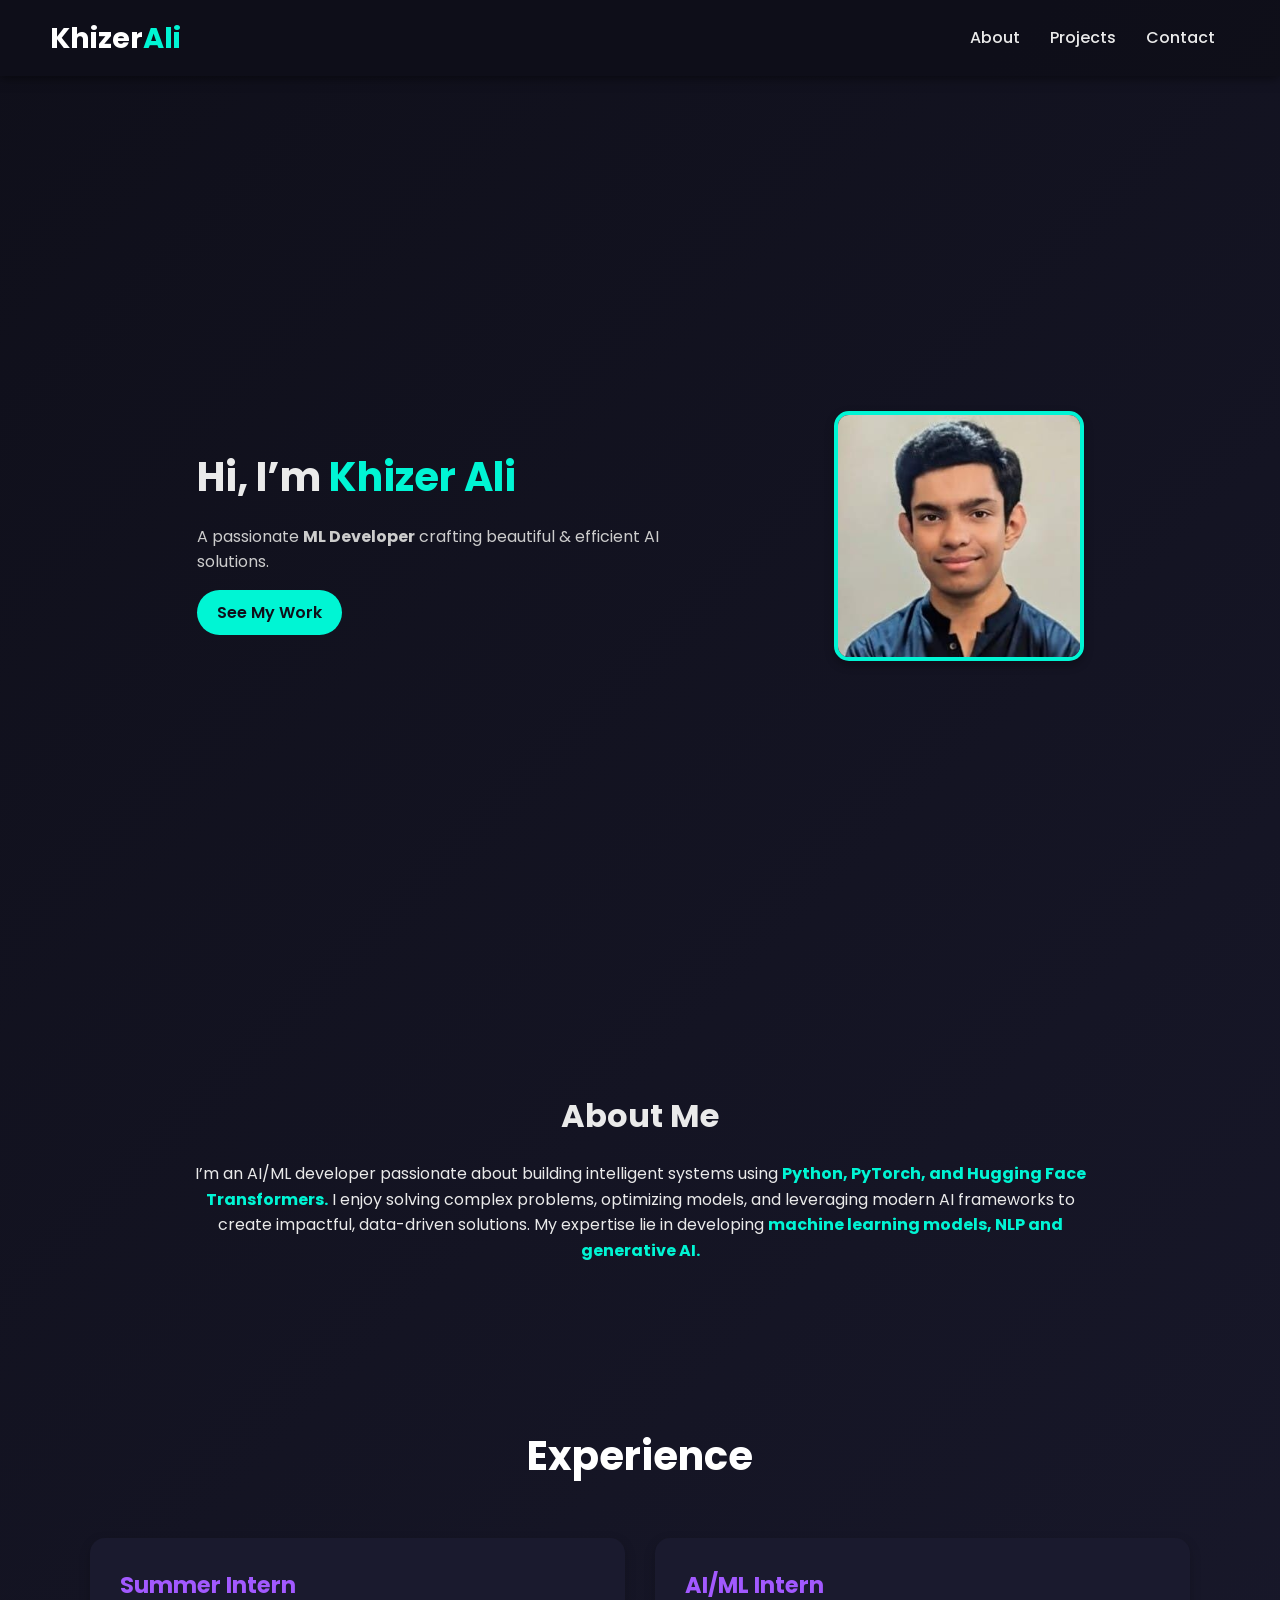
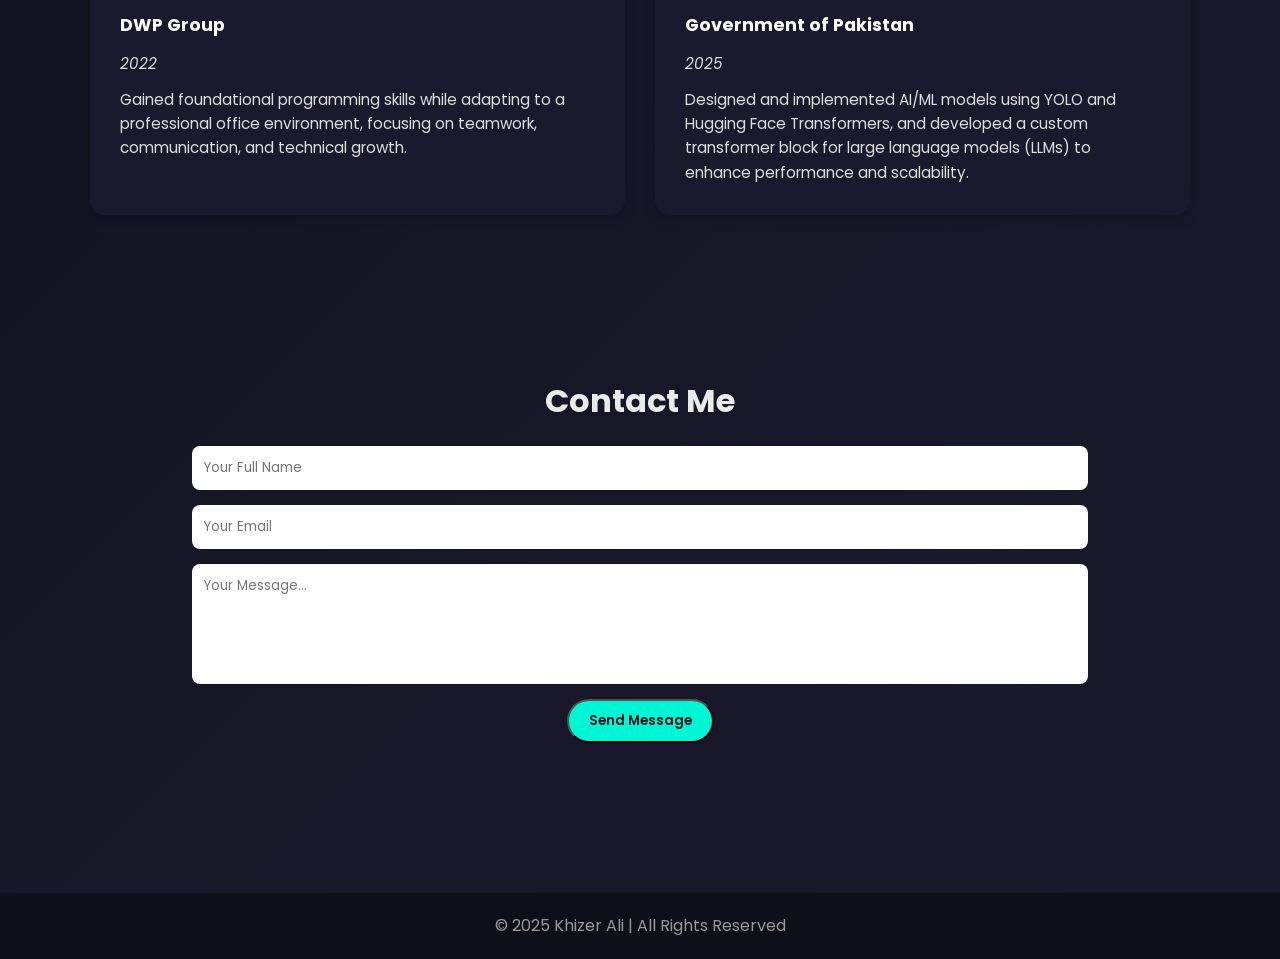
==== index.html @ 35aa1049 "Website" ====
<!DOCTYPE html>
<html lang="en">
<head>
  <meta charset="UTF-8">
  <meta name="viewport" content="width=device-width, initial-scale=1.0">
  <title>Khizer Ali - Developer Portfolio</title>
  <link rel="stylesheet" href="style.css">
  <link href="https://fonts.googleapis.com/css2?family=Poppins:wght@300;500;700&display=swap" rel="stylesheet">
</head>
<body>

  <!-- Header -->
  <header>
    <div class="logo">Khizer<span>Ali</span></div>
    <nav>
      <ul>
        <li><a href="#about">About</a></li>
        <li><a href="projects.html">Projects</a></li> 
        <li><a href="#contact">Contact</a></li>
      </ul>
    </nav>
    <div class="menu-icon">☰</div>
  </header>

  <!-- Hero Section -->
  <section class="hero">
    <div class="hero-text">
      <h1>Hi, I’m <span>Khizer Ali</span></h1>
      <p>A passionate <strong> ML Developer</strong> crafting beautiful & efficient AI solutions.</p>
      <a href="https://github.com/Khizer-ali" class="btn">See My Work</a>
    </div>
    <div class="hero-img">
      <img src="images\portfoliopic.jpg" alt="Khizer Ali">
    </div>
  </section>

  <!-- About Section -->
  <section id="about" class="info-section">
    <h2>About Me</h2>
    <p>
      I’m an AI/ML developer passionate about building intelligent systems using <span class="highlight">Python, PyTorch, and Hugging Face Transformers.</span> I enjoy solving complex problems, optimizing models, and leveraging modern AI frameworks to create impactful, data-driven solutions. My expertise lie in developing <span class="highlight">machine learning models, NLP and generative AI. </span>
    </p>
  </section>

  
  <section id="experience" class="experience">
  <h2>Experience</h2>
  
  <div class="timeline">
    <div class="exp-card">
      <h3>Summer Intern</h3>
      <h4>DWP Group</h4>
      <p><em>2022</em></p>
      <p>Gained foundational programming skills while adapting to a professional office environment, focusing on teamwork, communication, and technical growth.</p>
    </div>

    <div class="exp-card">
      <h3>AI/ML Intern</h3>
      <h4>Government of Pakistan</h4>
      <p><em>2025</em></p>
      <p>Designed and implemented AI/ML models using YOLO and Hugging Face Transformers, and developed a custom transformer block for large language models (LLMs) to enhance performance and scalability.</p>
    </div>
  </div>
</section>


  <!-- Contact Section -->
  <section id="contact" class="contact">
    <h2>Contact Me</h2>
    <form>
      <input type="text" placeholder="Your Full Name" required>
      <input type="email" placeholder="Your Email" required>
      <textarea placeholder="Your Message..." required></textarea>
      <button type="submit" class="btn">Send Message</button>
    </form>
  </section>

  <!-- Footer -->
  <footer>
    <p>© 2025 Khizer Ali | All Rights Reserved</p>
  </footer>

</body>
</html>
---- style.css ----
/* General */
* {
  margin: 0;
  padding: 0;
  box-sizing: border-box;
  font-family: 'Poppins', sans-serif;
}

body {
  background: linear-gradient(135deg, #0f0f1a, #1a1a2e);
  color: #eaeaea;
  line-height: 1.6;
  padding-top: 90px; /* Fix: prevent navbar overlap */
}

/* Header */
header {
  position: fixed;
  width: 100%;
  top: 0;
  background: rgba(15, 15, 26, 0.95);
  padding: 15px 50px;
  display: flex;
  justify-content: space-between;
  align-items: center;
  z-index: 1000;
  box-shadow: 0 2px 10px rgba(0, 0, 0, 0.5);
}

.logo {
  font-size: 1.8rem;
  font-weight: 700;
  color: #fff;
}

.logo span {
  color: #00f5d4;
}

header ul {
  display: flex;
  list-style: none;
}

header ul li {
  margin: 0 15px;
}

header ul li a {
  text-decoration: none;
  color: #eaeaea;
  font-weight: 500;
  transition: 0.3s;
}

header ul li a:hover,
header ul li a.active {
  color: #00f5d4;
}

.menu-icon {
  display: none;
  font-size: 1.8rem;
  color: #fff;
}

/* Hero */
.hero {
  min-height: 100vh;
  display: flex;
  align-items: center;
  justify-content: space-around;
  padding: 0 10%;
  background: url('images/bg-hero.jpg') center/cover no-repeat fixed;
}

.hero-text {
  max-width: 500px;
}

.hero-text h1 {
  font-size: 2.5rem;
}

.hero-text h1 span {
  color: #00f5d4;
}

.hero-text p {
  margin: 15px 0;
  color: #ccc;
}

.btn {
  display: inline-block;
  background: #00f5d4;
  color: #0f0f1a;
  padding: 10px 20px;
  border-radius: 30px;
  font-weight: 600;
  text-decoration: none;
  transition: 0.3s;
}

.btn:hover {
  background: #02c39a;
  color: #fff;
}

.hero-img img {
  border: 4px solid #00f5d4;
  width: 250px;
  height: 250px;
  object-fit: cover;
  border-radius: 15px;
  box-shadow: 0 4px 10px rgba(0, 0, 0, 0.3);
  transition: transform 0.3s ease-in-out;
}

/* About */
.info-section {
  padding: 100px 15%;
  text-align: center;
}

.info-section h2 {
  font-size: 2rem;
  margin-bottom: 20px;
}

.highlight {
  color: #00f5d4;
  font-weight: bold;
}

/* Projects */
.projects,
.projects-page {
  padding: 100px 10%;
  text-align: center;
}

.projects h2,
.projects-page h2 {
  font-size: 2rem;
  margin-bottom: 30px;
}

.grid {
  display: grid;
  grid-template-columns: repeat(auto-fit, minmax(280px, 1fr));
  gap: 25px;
}

/* Project Cards */
.card {
  background: #1a1a2e;
  border-radius: 15px;
  padding: 25px;
  text-align: center;
  display: flex;
  flex-direction: column;
  justify-content: space-between;
  min-height: 320px; /* Fix: uniform card height */
  box-shadow: 0 6px 18px rgba(0, 0, 0, 0.6);
  transition: transform 0.3s ease-in-out, background 0.3s;
}

.card:hover {
  transform: translateY(-8px);
  background: #252547;
}

.card h3 {
  color: #00f5d4;
  margin-bottom: 15px;
}

.card p {
  flex-grow: 1; /* Pushes button to bottom */
  font-size: 0.95rem;
  margin-bottom: 20px;
  color: #ccc;
}

/* Contact */
.contact {
  padding: 100px 15%;
  text-align: center;
}

.contact h2 {
  font-size: 2rem;
  margin-bottom: 20px;
}

.contact form {
  display: flex;
  flex-direction: column;
  gap: 15px;
}

.contact input,
.contact textarea {
  padding: 12px;
  border: none;
  border-radius: 8px;
  outline: none;
}

.contact textarea {
  min-height: 120px;
  resize: none;
}

.contact button {
  align-self: center;
}

/* Experience */
/* Experience Section */
.experience {
  padding: 80px 10%;
  text-align: center;
}

.experience h2 {
  font-size: 2.5rem;
  margin-bottom: 50px;
  font-weight: 700;
  color: white;
}

/* Experience Timeline Layout */
.experience {
  padding: 60px 20px;
  text-align: center;
}

.timeline {
  display: flex;
  flex-wrap: wrap;
  gap: 30px; /* Space between cards */
  justify-content: center;
  max-width: 1100px;
  margin: 0 auto;
}

.exp-card {
  flex: 1 1 calc(45% - 30px); /* Equal width */
  background: #1a1a2e;
  color: #fff;
  padding: 30px;
  border-radius: 15px;
  box-shadow: 0 4px 12px rgba(0,0,0,0.2);
  box-sizing: border-box;
  min-height: 220px; /* 🔹 Keeps cards same height */
  transition: transform 0.3s ease;
  text-align: left;
}

.exp-card:hover {
  transform: translateY(-5px);
}

@media (max-width: 768px) {
  .exp-card {
    flex: 1 1 100%; /* Stack on smaller screens */
    min-height: auto; /* Let it grow naturally */
  }
}


.exp-card h3 {
  font-size: 1.4rem;
  font-weight: bold;
  color: #a259ff; /* Purple accent */
  margin-bottom: 8px;
}

.exp-card h4 {
  font-size: 1.1rem;
  font-weight: bold;
  color: white;
}

.exp-card p {
  font-size: 0.95rem;
  color: #ddd;
  margin-top: 12px;
}

/* Footer */
footer {
  text-align: center;
  padding: 20px;
  background: #0f0f1a;
  margin-top: 50px;
  color: #999;
}
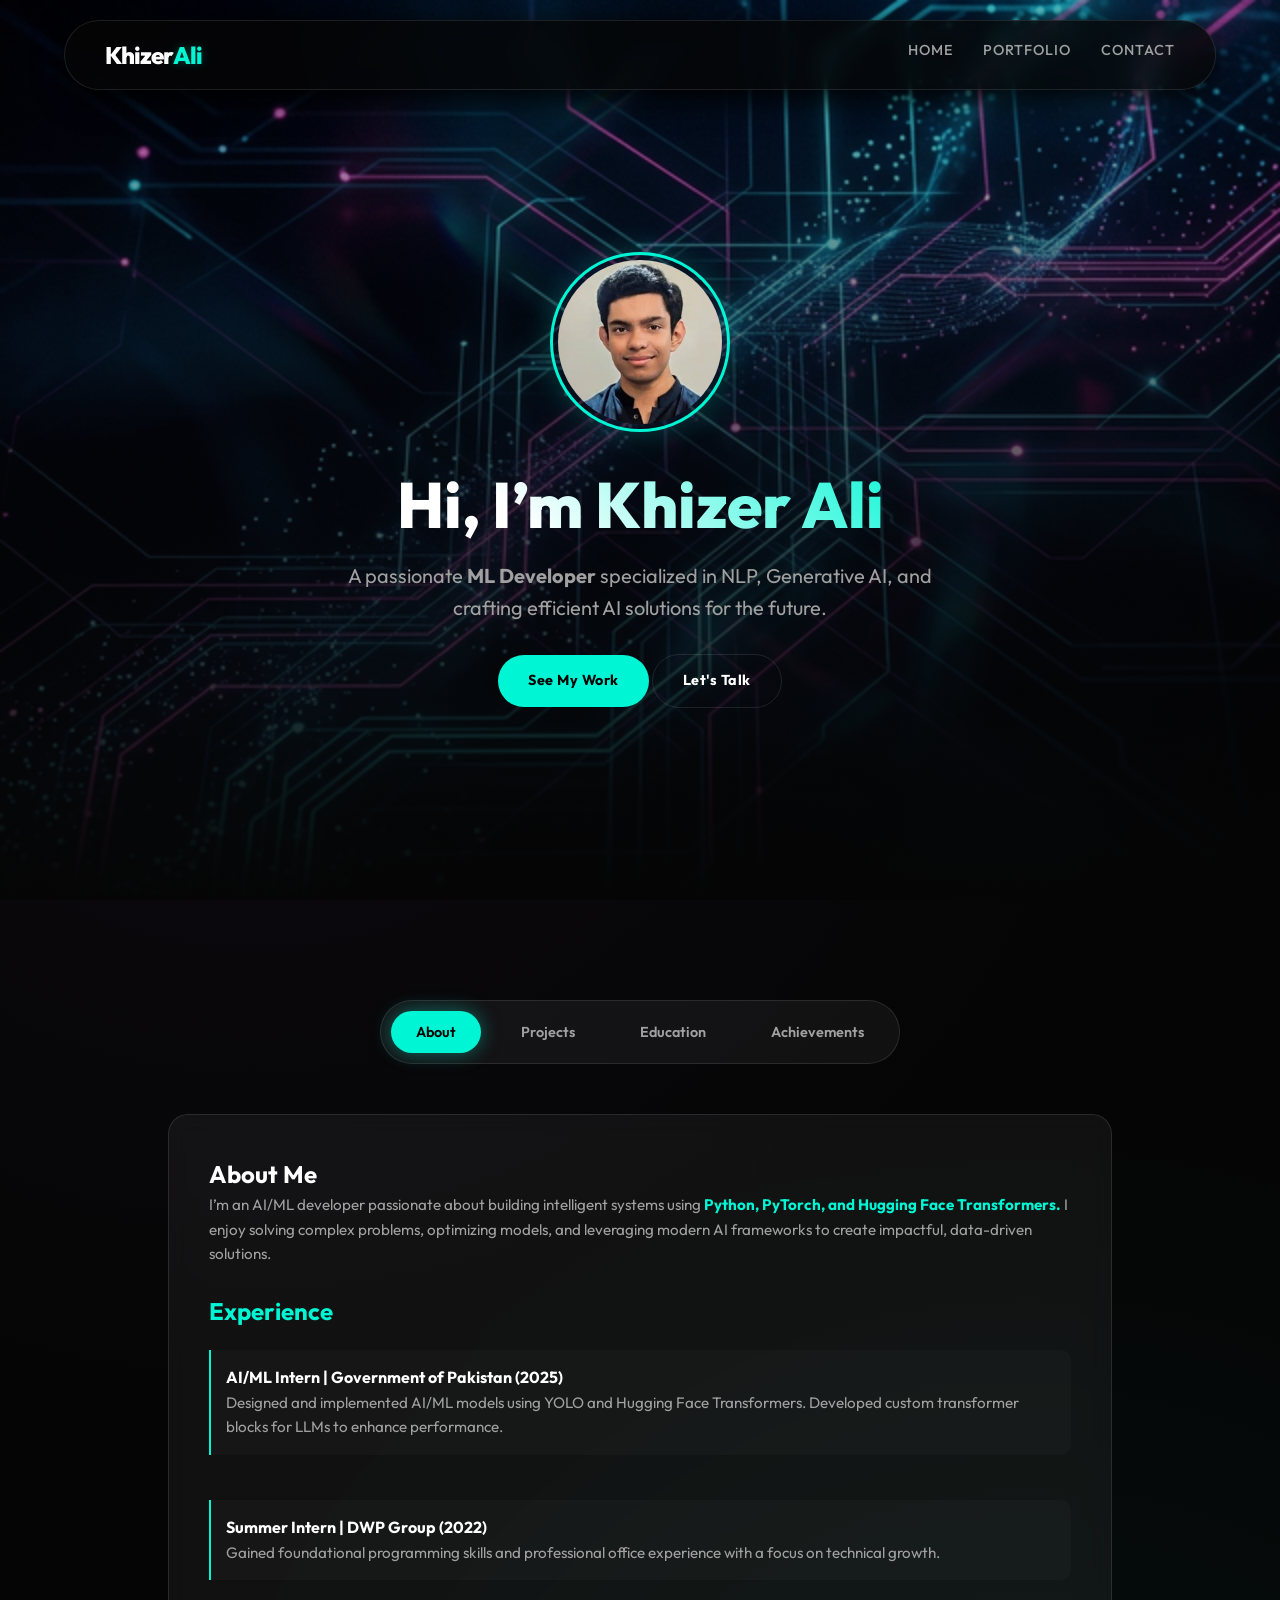
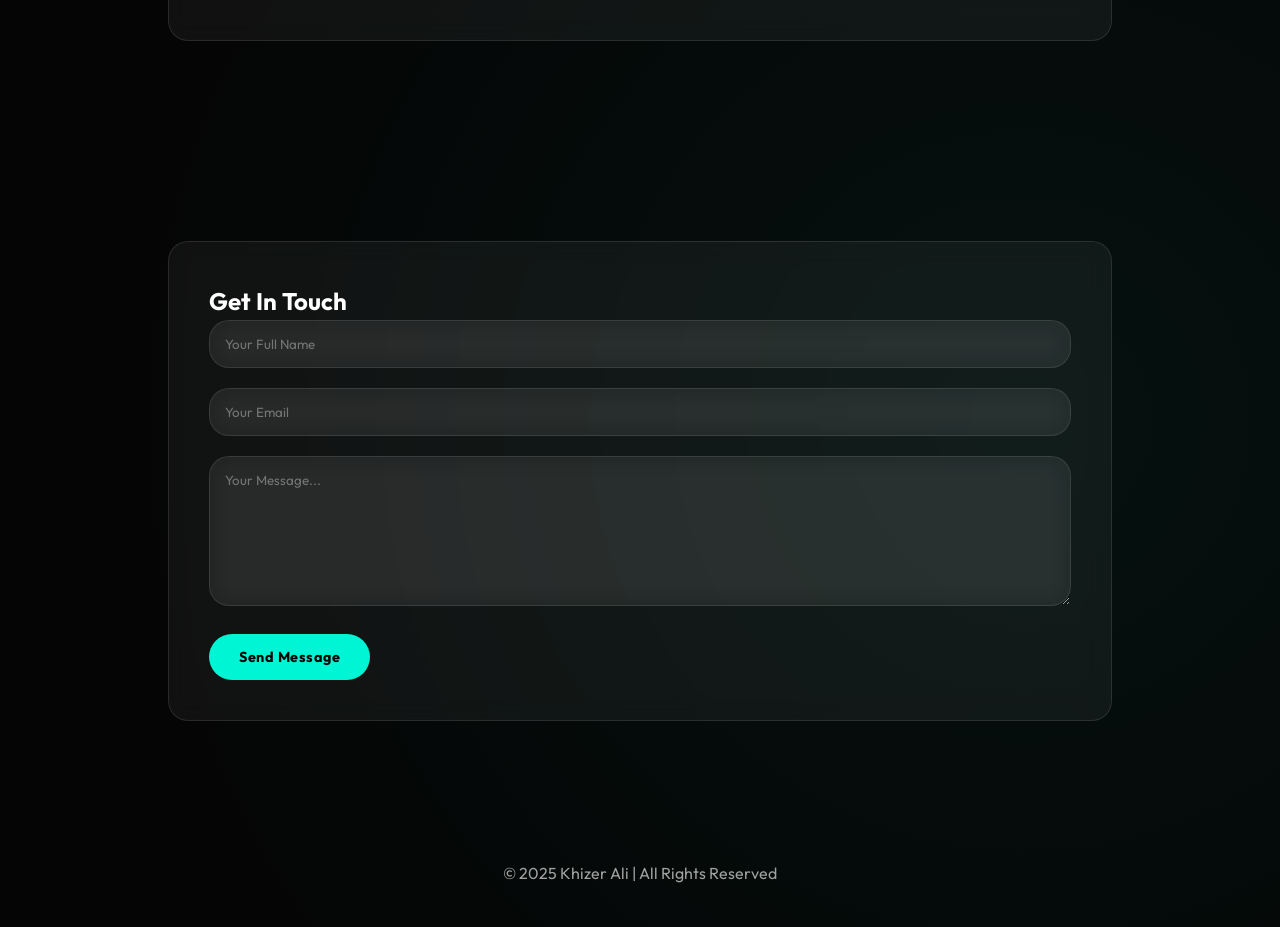
==== commit 60efe325: "Changes" ====
--- a/index.html
+++ b/index.html
@@ -1,12 +1,16 @@
 <!DOCTYPE html>
 <html lang="en">
+
 <head>
   <meta charset="UTF-8">
   <meta name="viewport" content="width=device-width, initial-scale=1.0">
-  <title>Khizer Ali - Developer Portfolio</title>
+  <title>Khizer Ali - ML Developer Portfolio</title>
   <link rel="stylesheet" href="style.css">
-  <link href="https://fonts.googleapis.com/css2?family=Poppins:wght@300;500;700&display=swap" rel="stylesheet">
+  <link
+    href="https://fonts.googleapis.com/css2?family=Outfit:wght@300;500;700;800&family=Poppins:wght@300;500;700&display=swap"
+    rel="stylesheet">
 </head>
+
 <body>
 
   <!-- Header -->
@@ -14,71 +18,161 @@
     <div class="logo">Khizer<span>Ali</span></div>
     <nav>
       <ul>
-        <li><a href="#about">About</a></li>
-        <li><a href="projects.html">Projects</a></li> 
+        <li><a href="#home">Home</a></li>
+        <li><a href="#tabs-section">Portfolio</a></li>
         <li><a href="#contact">Contact</a></li>
       </ul>
     </nav>
-    <div class="menu-icon">☰</div>
   </header>
 
   <!-- Hero Section -->
-  <section class="hero">
-    <div class="hero-text">
-      <h1>Hi, I’m <span>Khizer Ali</span></h1>
-      <p>A passionate <strong> ML Developer</strong> crafting beautiful & efficient AI solutions.</p>
-      <a href="https://github.com/Khizer-ali" class="btn">See My Work</a>
-    </div>
-    <div class="hero-img">
-      <img src="images\portfoliopic.jpg" alt="Khizer Ali">
+  <section id="home" class="hero">
+    <div class="hero-content">
+      <div class="hero-img">
+        <img src="images/portfoliopic.jpg" alt="Khizer Ali">
+      </div>
+      <div class="hero-text">
+        <h1>Hi, I’m <span>Khizer Ali</span></h1>
+        <p>A passionate <strong>ML Developer</strong> specialized in NLP, Generative AI, and crafting efficient AI
+          solutions for the future.</p>
+        <div class="hero-btns">
+          <a href="https://github.com/Khizer-ali" class="btn btn-primary">See My Work</a>
+          <a href="#contact" class="btn btn-outline">Let's Talk</a>
+        </div>
+      </div>
     </div>
   </section>
 
-  <!-- About Section -->
-  <section id="about" class="info-section">
-    <h2>About Me</h2>
-    <p>
-      I’m an AI/ML developer passionate about building intelligent systems using <span class="highlight">Python, PyTorch, and Hugging Face Transformers.</span> I enjoy solving complex problems, optimizing models, and leveraging modern AI frameworks to create impactful, data-driven solutions. My expertise lie in developing <span class="highlight">machine learning models, NLP and generative AI. </span>
-    </p>
-  </section>
-
-  
-  <section id="experience" class="experience">
-  <h2>Experience</h2>
-  
-  <div class="timeline">
-    <div class="exp-card">
-      <h3>Summer Intern</h3>
-      <h4>DWP Group</h4>
-      <p><em>2022</em></p>
-      <p>Gained foundational programming skills while adapting to a professional office environment, focusing on teamwork, communication, and technical growth.</p>
+  <!-- Tabs Section -->
+  <section id="tabs-section" class="tabs-container">
+    <div class="tab-nav">
+      <button class="tab-btn active" data-tab="about">About</button>
+      <button class="tab-btn" data-tab="projects">Projects</button>
+      <button class="tab-btn" data-tab="education">Education</button>
+      <button class="tab-btn" data-tab="achievements">Achievements</button>
     </div>
 
-    <div class="exp-card">
-      <h3>AI/ML Intern</h3>
-      <h4>Government of Pakistan</h4>
-      <p><em>2025</em></p>
-      <p>Designed and implemented AI/ML models using YOLO and Hugging Face Transformers, and developed a custom transformer block for large language models (LLMs) to enhance performance and scalability.</p>
+    <!-- About Tab -->
+    <div id="about" class="tab-content active">
+      <div class="card glass">
+        <h2>About Me</h2>
+        <p>I’m an AI/ML developer passionate about building intelligent systems using <span class="highlight">Python,
+            PyTorch, and Hugging Face Transformers.</span> I enjoy solving complex problems, optimizing models, and
+          leveraging modern AI frameworks to create impactful, data-driven solutions.</p>
+        <br>
+        <h3>Experience</h3>
+        <div class="experience-list">
+          <div class="exp-item">
+            <h4>AI/ML Intern | Government of Pakistan (2025)</h4>
+            <p>Designed and implemented AI/ML models using YOLO and Hugging Face Transformers. Developed custom
+              transformer blocks for LLMs to enhance performance.</p>
+          </div>
+          <br>
+          <div class="exp-item">
+            <h4>Summer Intern | DWP Group (2022)</h4>
+            <p>Gained foundational programming skills and professional office experience with a focus on technical
+              growth.</p>
+          </div>
+        </div>
+      </div>
     </div>
-  </div>
-</section>
 
+    <!-- Projects Tab -->
+    <div id="projects" class="tab-content">
+      <div class="grid">
+        <div class="card glass">
+          <h3>Heart Disease Prediction</h3>
+          <p>ML model to predict heart disease risk using patient health data. Features data preprocessing and
+            classification algorithms.</p>
+          <a href="https://github.com/Khizer-ali/Heart-Disease-Prediction" target="_blank" class="btn btn-outline">View
+            Project</a>
+        </div>
+        <div class="card glass">
+          <h3>Fake News Detection</h3>
+          <p>LSTM-based model to classify news articles as real or fake. Includes advanced text preprocessing and
+            embedding layers.</p>
+          <a href="https://github.com/Khizer-ali/Fake-News-Detection-with-LSTM" target="_blank"
+            class="btn btn-outline">View Project</a>
+        </div>
+        <div class="card glass">
+          <h3>RAG System</h3>
+          <p>Retrieval-Augmented Generation pipeline integrating a vector database and transformer-based LLMs for
+            context-aware responses.</p>
+          <a href="https://github.com/Khizer-ali/RAG" target="_blank" class="btn btn-outline">View Project</a>
+        </div>
+        <div class="card glass">
+          <h3>YouTube Summarizer</h3>
+          <p>NLP tool that extracts transcripts from YouTube videos and generates concise summaries using transformer
+            models.</p>
+          <a href="https://github.com/Khizer-ali/Youtube-video-summarizer" target="_blank" class="btn btn-outline">View
+            Project</a>
+        </div>
+      </div>
+    </div>
+
+    <!-- Education Tab -->
+    <div id="education" class="tab-content">
+      <div class="card glass">
+        <h2>Education</h2>
+        <div class="experience-list">
+          <div class="edu-item">
+            <h3>Bachelor of Science in Computer Science</h3>
+            <p><span class="highlight">Major in Artificial Intelligence.</span> Focused on advanced algorithms, deep
+              learning, and data structures. Actively involved in AI research groups.</p>
+          </div>
+        </div>
+      </div>
+    </div>
+
+    <!-- Achievements Tab -->
+    <div id="achievements" class="tab-content">
+      <div class="card glass">
+        <h2>Key Achievements</h2>
+        <div class="achievements-list">
+          <div class="ach-item">
+            <h3>LLM Optimization</h3>
+            <p>Developed custom Transformer blocks resulting in significant performance gains in large-scale inference
+              tasks.</p>
+          </div>
+          <div class="ach-item">
+            <h3>Computer Vision Deployment</h3>
+            <p>Successfully deployed YOLO-based real-time surveillance models for large-scale governmental monitoring
+              systems.</p>
+          </div>
+          <div class="ach-item">
+            <h3>Open Source Contributor</h3>
+            <p>Active contributor to machine learning repositories, focusing on modularity and efficiency in
+              Python-based frameworks.</p>
+          </div>
+        </div>
+      </div>
+    </div>
+  </section>
 
   <!-- Contact Section -->
   <section id="contact" class="contact">
-    <h2>Contact Me</h2>
-    <form>
-      <input type="text" placeholder="Your Full Name" required>
-      <input type="email" placeholder="Your Email" required>
-      <textarea placeholder="Your Message..." required></textarea>
-      <button type="submit" class="btn">Send Message</button>
-    </form>
+    <div class="tabs-container">
+      <div class="card glass">
+        <h2>Get In Touch</h2>
+        <form>
+          <input type="text" placeholder="Your Full Name" required class="glass"
+            style="width: 100%; border: 1px solid var(--glass-border); padding: 15px; margin-bottom: 20px; color: white;">
+          <input type="email" placeholder="Your Email" required class="glass"
+            style="width: 100%; border: 1px solid var(--glass-border); padding: 15px; margin-bottom: 20px; color: white;">
+          <textarea placeholder="Your Message..." required class="glass"
+            style="width: 100%; border: 1px solid var(--glass-border); padding: 15px; margin-bottom: 20px; min-height: 150px; color: white;"></textarea>
+          <button type="submit" class="btn btn-primary">Send Message</button>
+        </form>
+      </div>
+    </div>
   </section>
 
   <!-- Footer -->
-  <footer>
+  <footer style="text-align: center; padding: 40px; color: var(--text-muted);">
     <p>© 2025 Khizer Ali | All Rights Reserved</p>
   </footer>
 
+  <script src="app.js"></script>
 </body>
-</html>
+
+</html>
--- a/style.css
+++ b/style.css
@@ -1,300 +1,356 @@
-/* General */
+/* Modern Design System */
+:root {
+  --bg-dark: #050505;
+  --bg-card: rgba(255, 255, 255, 0.03);
+  --primary: #00f5d4;
+  --secondary: #9b5de5;
+  --accent: #f15bb5;
+  --text-main: #ffffff;
+  --text-muted: #a0a0a0;
+  --glass: rgba(255, 255, 255, 0.05);
+  --glass-border: rgba(255, 255, 255, 0.1);
+  --shadow: 0 8px 32px 0 rgba(0, 0, 0, 1);
+  --transition: all 0.4s cubic-bezier(0.4, 0, 0.2, 1);
+}
+
 * {
   margin: 0;
   padding: 0;
   box-sizing: border-box;
-  font-family: 'Poppins', sans-serif;
+  font-family: 'Outfit', 'Poppins', sans-serif;
 }
 
 body {
-  background: linear-gradient(135deg, #0f0f1a, #1a1a2e);
-  color: #eaeaea;
+  background-color: var(--bg-dark);
+  background-image:
+    radial-gradient(circle at 20% 20%, rgba(155, 93, 229, 0.05) 0%, transparent 40%),
+    radial-gradient(circle at 80% 80%, rgba(0, 245, 212, 0.05) 0%, transparent 40%);
+  color: var(--text-main);
   line-height: 1.6;
-  padding-top: 90px; /* Fix: prevent navbar overlap */
+  overflow-x: hidden;
+}
+
+/* Glassmorphism Utility */
+.glass {
+  background: var(--glass);
+  backdrop-filter: blur(12px);
+  -webkit-backdrop-filter: blur(12px);
+  border: 1px solid var(--glass-border);
+  border-radius: 20px;
 }
 
 /* Header */
 header {
   position: fixed;
-  width: 100%;
-  top: 0;
-  background: rgba(15, 15, 26, 0.95);
-  padding: 15px 50px;
+  width: 90%;
+  max-width: 1200px;
+  top: 20px;
+  left: 50%;
+  transform: translateX(-50%);
+  padding: 15px 40px;
   display: flex;
   justify-content: space-between;
   align-items: center;
   z-index: 1000;
-  box-shadow: 0 2px 10px rgba(0, 0, 0, 0.5);
+  background: rgba(5, 5, 5, 0.8);
+  backdrop-filter: blur(10px);
+  border: 1px solid var(--glass-border);
+  border-radius: 50px;
+  box-shadow: var(--shadow);
 }
 
 .logo {
-  font-size: 1.8rem;
-  font-weight: 700;
-  color: #fff;
+  font-size: 1.5rem;
+  font-weight: 800;
+  letter-spacing: -1px;
 }
 
 .logo span {
-  color: #00f5d4;
-}
-
-header ul {
+  color: var(--primary);
+  text-shadow: 0 0 10px rgba(0, 245, 212, 0.3);
+}
+
+header nav ul {
   display: flex;
   list-style: none;
-}
-
-header ul li {
-  margin: 0 15px;
-}
-
-header ul li a {
+  gap: 30px;
+}
+
+header nav ul li a {
   text-decoration: none;
-  color: #eaeaea;
+  color: var(--text-muted);
   font-weight: 500;
-  transition: 0.3s;
-}
-
-header ul li a:hover,
-header ul li a.active {
-  color: #00f5d4;
-}
-
-.menu-icon {
-  display: none;
-  font-size: 1.8rem;
-  color: #fff;
-}
-
-/* Hero */
+  transition: var(--transition);
+  font-size: 0.9rem;
+  text-transform: uppercase;
+  letter-spacing: 1px;
+}
+
+header nav ul li a:hover,
+header nav ul li a.active {
+  color: var(--primary);
+}
+
+/* Hero Section */
 .hero {
   min-height: 100vh;
   display: flex;
   align-items: center;
-  justify-content: space-around;
-  padding: 0 10%;
-  background: url('images/bg-hero.jpg') center/cover no-repeat fixed;
-}
-
-.hero-text {
-  max-width: 500px;
+  justify-content: center;
+  padding: 120px 10% 60px 10%;
+  background: linear-gradient(to bottom, rgba(5, 5, 5, 0.2), var(--bg-dark)), url('images/bg-hero.png') center/cover no-repeat;
+  text-align: center;
+}
+
+.hero-content {
+  max-width: 800px;
+  animation: fadeInUp 1s ease-out;
 }
 
 .hero-text h1 {
-  font-size: 2.5rem;
-}
-
-.hero-text h1 span {
-  color: #00f5d4;
+  font-size: 4rem;
+  font-weight: 800;
+  margin-bottom: 20px;
+  line-height: 1.1;
+  background: linear-gradient(45deg, #fff 30%, var(--primary));
+  -webkit-background-clip: text;
+  background-clip: text;
+  -webkit-text-fill-color: transparent;
 }
 
 .hero-text p {
-  margin: 15px 0;
-  color: #ccc;
-}
-
-.btn {
-  display: inline-block;
-  background: #00f5d4;
-  color: #0f0f1a;
-  padding: 10px 20px;
-  border-radius: 30px;
+  font-size: 1.25rem;
+  color: var(--text-muted);
+  margin-bottom: 30px;
+  max-width: 600px;
+  margin-left: auto;
+  margin-right: auto;
+}
+
+.hero-img {
+  margin-bottom: 30px;
+}
+
+.hero-img img {
+  width: 180px;
+  height: 180px;
+  border-radius: 50%;
+  object-fit: cover;
+  border: 3px solid var(--primary);
+  padding: 5px;
+  box-shadow: 0 0 30px rgba(0, 245, 212, 0.2);
+}
+
+/* Tabs System */
+.tabs-container {
+  padding: 100px 10%;
+  max-width: 1200px;
+  margin: 0 auto;
+}
+
+.tab-nav {
+  display: flex;
+  justify-content: center;
+  gap: 15px;
+  margin-bottom: 50px;
+  padding: 10px;
+  background: var(--glass);
+  border-radius: 50px;
+  width: fit-content;
+  margin-left: auto;
+  margin-right: auto;
+  border: 1px solid var(--glass-border);
+}
+
+.tab-btn {
+  padding: 12px 25px;
+  border: none;
+  background: transparent;
+  color: var(--text-muted);
+  cursor: pointer;
+  border-radius: 40px;
+  transition: var(--transition);
   font-weight: 600;
-  text-decoration: none;
-  transition: 0.3s;
-}
-
-.btn:hover {
-  background: #02c39a;
-  color: #fff;
-}
-
-.hero-img img {
-  border: 4px solid #00f5d4;
-  width: 250px;
-  height: 250px;
-  object-fit: cover;
-  border-radius: 15px;
-  box-shadow: 0 4px 10px rgba(0, 0, 0, 0.3);
-  transition: transform 0.3s ease-in-out;
-}
-
-/* About */
-.info-section {
-  padding: 100px 15%;
-  text-align: center;
-}
-
-.info-section h2 {
-  font-size: 2rem;
-  margin-bottom: 20px;
-}
-
-.highlight {
-  color: #00f5d4;
-  font-weight: bold;
-}
-
-/* Projects */
-.projects,
-.projects-page {
-  padding: 100px 10%;
-  text-align: center;
-}
-
-.projects h2,
-.projects-page h2 {
-  font-size: 2rem;
-  margin-bottom: 30px;
-}
-
+  font-size: 0.9rem;
+}
+
+.tab-btn.active {
+  background: var(--primary);
+  color: var(--bg-dark);
+  box-shadow: 0 0 20px rgba(0, 245, 212, 0.4);
+}
+
+.tab-content {
+  display: none;
+  animation: fadeIn 0.5s ease-in-out;
+}
+
+.tab-content.active {
+  display: block;
+}
+
+/* Cards & Grid */
 .grid {
   display: grid;
-  grid-template-columns: repeat(auto-fit, minmax(280px, 1fr));
-  gap: 25px;
-}
-
-/* Project Cards */
+  grid-template-columns: repeat(auto-fit, minmax(320px, 1fr));
+  gap: 30px;
+}
+
 .card {
-  background: #1a1a2e;
-  border-radius: 15px;
-  padding: 25px;
-  text-align: center;
-  display: flex;
-  flex-direction: column;
-  justify-content: space-between;
-  min-height: 320px; /* Fix: uniform card height */
-  box-shadow: 0 6px 18px rgba(0, 0, 0, 0.6);
-  transition: transform 0.3s ease-in-out, background 0.3s;
+  padding: 40px;
+  transition: var(--transition);
+  position: relative;
+  overflow: hidden;
+}
+
+.card::before {
+  content: '';
+  position: absolute;
+  top: 0;
+  left: 0;
+  width: 100%;
+  height: 4px;
+  background: linear-gradient(90deg, var(--primary), var(--secondary));
+  opacity: 0;
+  transition: var(--transition);
 }
 
 .card:hover {
-  transform: translateY(-8px);
-  background: #252547;
+  transform: translateY(-10px);
+  background: rgba(255, 255, 255, 0.07);
+  border-color: rgba(255, 255, 255, 0.2);
+}
+
+.card:hover::before {
+  opacity: 1;
 }
 
 .card h3 {
-  color: #00f5d4;
+  color: var(--primary);
+  font-size: 1.5rem;
   margin-bottom: 15px;
 }
 
 .card p {
-  flex-grow: 1; /* Pushes button to bottom */
+  color: var(--text-muted);
   font-size: 0.95rem;
+}
+
+/* Buttons */
+.btn {
+  padding: 14px 30px;
+  border-radius: 50px;
+  text-decoration: none;
+  font-weight: 700;
+  display: inline-block;
+  transition: var(--transition);
+  cursor: pointer;
+  border: none;
+  font-size: 0.9rem;
+  letter-spacing: 0.5px;
+}
+
+.btn-primary {
+  background: var(--primary);
+  color: var(--bg-dark);
+}
+
+.btn-primary:hover {
+  box-shadow: 0 0 25px rgba(0, 245, 212, 0.6);
+  transform: scale(1.05);
+}
+
+.btn-outline {
+  background: transparent;
+  color: var(--text-main);
+  border: 1px solid var(--glass-border);
+}
+
+.btn-outline:hover {
+  background: var(--glass);
+  border-color: var(--primary);
+}
+
+/* Experience & Education Styling */
+.experience-list,
+.achievements-list {
+  text-align: left;
+  margin-top: 20px;
+}
+
+.exp-item,
+.edu-item,
+.ach-item {
+  padding: 15px;
+  border-left: 2px solid var(--primary);
   margin-bottom: 20px;
-  color: #ccc;
-}
-
-/* Contact */
-.contact {
-  padding: 100px 15%;
-  text-align: center;
-}
-
-.contact h2 {
-  font-size: 2rem;
-  margin-bottom: 20px;
-}
-
-.contact form {
-  display: flex;
-  flex-direction: column;
-  gap: 15px;
-}
-
-.contact input,
-.contact textarea {
-  padding: 12px;
-  border: none;
-  border-radius: 8px;
-  outline: none;
-}
-
-.contact textarea {
-  min-height: 120px;
-  resize: none;
-}
-
-.contact button {
-  align-self: center;
-}
-
-/* Experience */
-/* Experience Section */
-.experience {
-  padding: 80px 10%;
-  text-align: center;
-}
-
-.experience h2 {
-  font-size: 2.5rem;
-  margin-bottom: 50px;
+  transition: var(--transition);
+  background: rgba(255, 255, 255, 0.02);
+  border-radius: 0 10px 10px 0;
+}
+
+.exp-item:hover,
+.edu-item:hover,
+.ach-item:hover {
+  background: var(--glass);
+  transform: translateX(10px);
+  border-left-width: 5px;
+}
+
+.highlight {
+  color: var(--primary);
   font-weight: 700;
-  color: white;
-}
-
-/* Experience Timeline Layout */
-.experience {
-  padding: 60px 20px;
-  text-align: center;
-}
-
-.timeline {
-  display: flex;
-  flex-wrap: wrap;
-  gap: 30px; /* Space between cards */
-  justify-content: center;
-  max-width: 1100px;
-  margin: 0 auto;
-}
-
-.exp-card {
-  flex: 1 1 calc(45% - 30px); /* Equal width */
-  background: #1a1a2e;
-  color: #fff;
-  padding: 30px;
-  border-radius: 15px;
-  box-shadow: 0 4px 12px rgba(0,0,0,0.2);
-  box-sizing: border-box;
-  min-height: 220px; /* 🔹 Keeps cards same height */
-  transition: transform 0.3s ease;
-  text-align: left;
-}
-
-.exp-card:hover {
-  transform: translateY(-5px);
-}
-
+}
+
+ul {
+  padding-left: 20px;
+  color: var(--text-muted);
+}
+
+ul li {
+  margin-bottom: 10px;
+}
+
+/* Glow Effect */
+.card:hover {
+  box-shadow: 0 0 40px rgba(0, 245, 212, 0.15);
+}
+
+/* Animations */
+@keyframes fadeInUp {
+  from {
+    opacity: 0;
+    transform: translateY(30px);
+  }
+
+  to {
+    opacity: 1;
+    transform: translateY(0);
+  }
+}
+
+@keyframes fadeIn {
+  from {
+    opacity: 0;
+  }
+
+  to {
+    opacity: 1;
+  }
+}
+
+/* Responsive */
 @media (max-width: 768px) {
-  .exp-card {
-    flex: 1 1 100%; /* Stack on smaller screens */
-    min-height: auto; /* Let it grow naturally */
-  }
-}
-
-
-.exp-card h3 {
-  font-size: 1.4rem;
-  font-weight: bold;
-  color: #a259ff; /* Purple accent */
-  margin-bottom: 8px;
-}
-
-.exp-card h4 {
-  font-size: 1.1rem;
-  font-weight: bold;
-  color: white;
-}
-
-.exp-card p {
-  font-size: 0.95rem;
-  color: #ddd;
-  margin-top: 12px;
-}
-
-/* Footer */
-footer {
-  text-align: center;
-  padding: 20px;
-  background: #0f0f1a;
-  margin-top: 50px;
-  color: #999;
-}
+  .hero-text h1 {
+    font-size: 2.5rem;
+  }
+
+  header nav {
+    display: none;
+  }
+
+  .tab-nav {
+    flex-wrap: wrap;
+    border-radius: 20px;
+  }
+}
